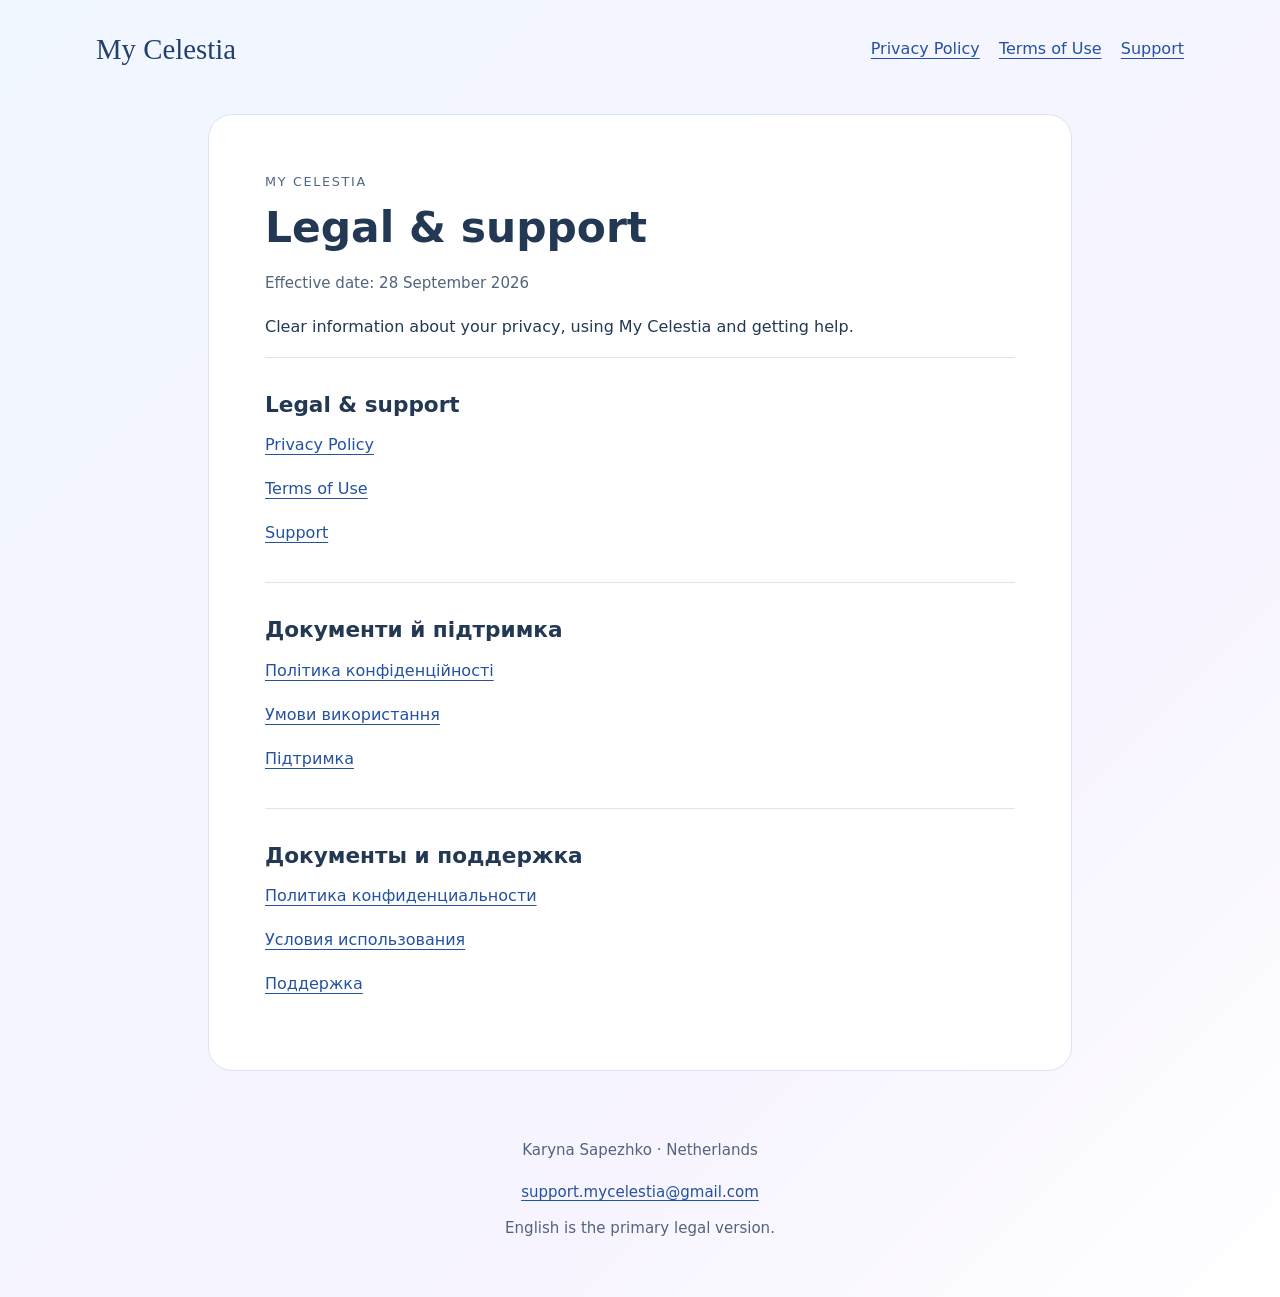
==== index.html @ 132acab1 "Publish multilingual My Celestia legal documents and support" ====
<!doctype html>
<html lang="en"><head><meta charset="utf-8"><meta name="viewport" content="width=device-width, initial-scale=1"><meta name="referrer" content="no-referrer"><meta http-equiv="Content-Security-Policy" content="default-src 'none'; style-src 'self'; base-uri 'none'; form-action 'none'"><title>Legal &amp; support · My Celestia</title><meta name="description" content="My Celestia privacy, terms and support in English, Ukrainian and Russian."><link rel="stylesheet" href="style.css"></head>
<body><a class="skip" href="#main">Skip to content</a><header><a class="brand" href="index.html">My Celestia</a><nav aria-label="Documents"><a href="privacy/">Privacy Policy</a><a href="terms/">Terms of Use</a><a href="support/">Support</a></nav></header>
<main id="main"><div class="eyebrow">MY CELESTIA</div><h1>Legal &amp; support</h1><p class="date">Effective date: 28 September 2026</p><p>Clear information about your privacy, using My Celestia and getting help.</p><div class="cards"><section><h2>Legal & support</h2><p><a href="privacy/" lang="en">Privacy Policy</a></p><p><a href="terms/" lang="en">Terms of Use</a></p><p><a href="support/" lang="en">Support</a></p></section><section><h2>Документи й підтримка</h2><p><a href="privacy/uk/" lang="uk">Політика конфіденційності</a></p><p><a href="terms/uk/" lang="uk">Умови використання</a></p><p><a href="support/uk/" lang="uk">Підтримка</a></p></section><section><h2>Документы и поддержка</h2><p><a href="privacy/ru/" lang="ru">Политика конфиденциальности</a></p><p><a href="terms/ru/" lang="ru">Условия использования</a></p><p><a href="support/ru/" lang="ru">Поддержка</a></p></section></div></main>
<footer><p>Karyna Sapezhko · Netherlands</p><a href="mailto:support.mycelestia@gmail.com">support.mycelestia@gmail.com</a><p>English is the primary legal version.</p></footer></body></html>
---- style.css ----
*{box-sizing:border-box}html{color-scheme:light;scroll-padding-top:1rem}body{margin:0;background:linear-gradient(135deg,#f1f7ff,#f7f4ff 70%,#fff);color:#223853;font:1rem/1.75 system-ui,-apple-system,BlinkMacSystemFont,"Segoe UI",sans-serif}a{color:#2452a0;text-underline-offset:.22em;overflow-wrap:anywhere}a:hover{text-decoration-thickness:2px}a:focus-visible,summary:focus-visible{outline:3px solid #225fba;outline-offset:4px;border-radius:3px}.skip{position:absolute;left:1rem;top:-6rem;padding:.8rem;background:#fff;z-index:2}.skip:focus{top:1rem}header,footer{max-width:74rem;margin:auto;padding:1.5rem clamp(1rem,4vw,3rem)}header{display:flex;align-items:center;justify-content:space-between;gap:1rem;flex-wrap:wrap}.brand{font-family:Georgia,serif;font-size:1.8rem;text-decoration:none;color:#233f6b}nav{display:flex;gap:.65rem 1.2rem;flex-wrap:wrap}nav a{padding:.25rem 0;min-height:44px;display:inline-flex;align-items:center}main{max-width:54rem;margin:1rem auto 2rem;padding:clamp(1.25rem,5vw,3.5rem);background:#fff;border:1px solid #d9e4f2;border-radius:1.5rem}.eyebrow{font-size:.8rem;letter-spacing:.13em;color:#516785}h1{font-size:clamp(1.8rem,5vw,2.65rem);line-height:1.2;margin:.6rem 0 1rem;overflow-wrap:anywhere}h2{font-size:1.35rem;line-height:1.4;margin:2rem 0 .7rem}p{margin:.6rem 0 1rem}.date,footer{color:#52647b;font-size:.94rem}.languages{gap:.5rem}.languages a{padding:.3rem .9rem;border:1px solid #c9d8ec;border-radius:2rem;text-decoration:none}.languages a[aria-current],header a[aria-current]{font-weight:700}.languages a[aria-current]{background:#e7f0ff;color:#193c78}.toc{display:block;background:#f3f7fc;border-radius:1rem;padding:1rem 1.2rem;margin-top:1.6rem}.toc ol{margin:.3rem 0;padding-left:1.5rem}.toc a{min-height:0;display:inline;padding:0}.toc li{padding:.22rem 0}.button{display:inline-block;background:#285cad;color:white;padding:.65rem 1.1rem;border-radius:2rem;text-decoration:none;min-height:44px}.cards{display:grid;gap:1.2rem}.cards section{border-top:1px solid #d9e4f2}footer{text-align:center;padding-bottom:2.5rem}@media(max-width:600px){main{margin:.5rem .65rem 1rem;border-radius:1rem}header{padding:1rem}header nav{font-size:.92rem;gap:.4rem .9rem}}@media print{body{background:white}main{border:0;margin:0;max-width:none}header,.skip,.toc{display:none}a{color:inherit}.languages{display:none}section{break-inside:avoid}}
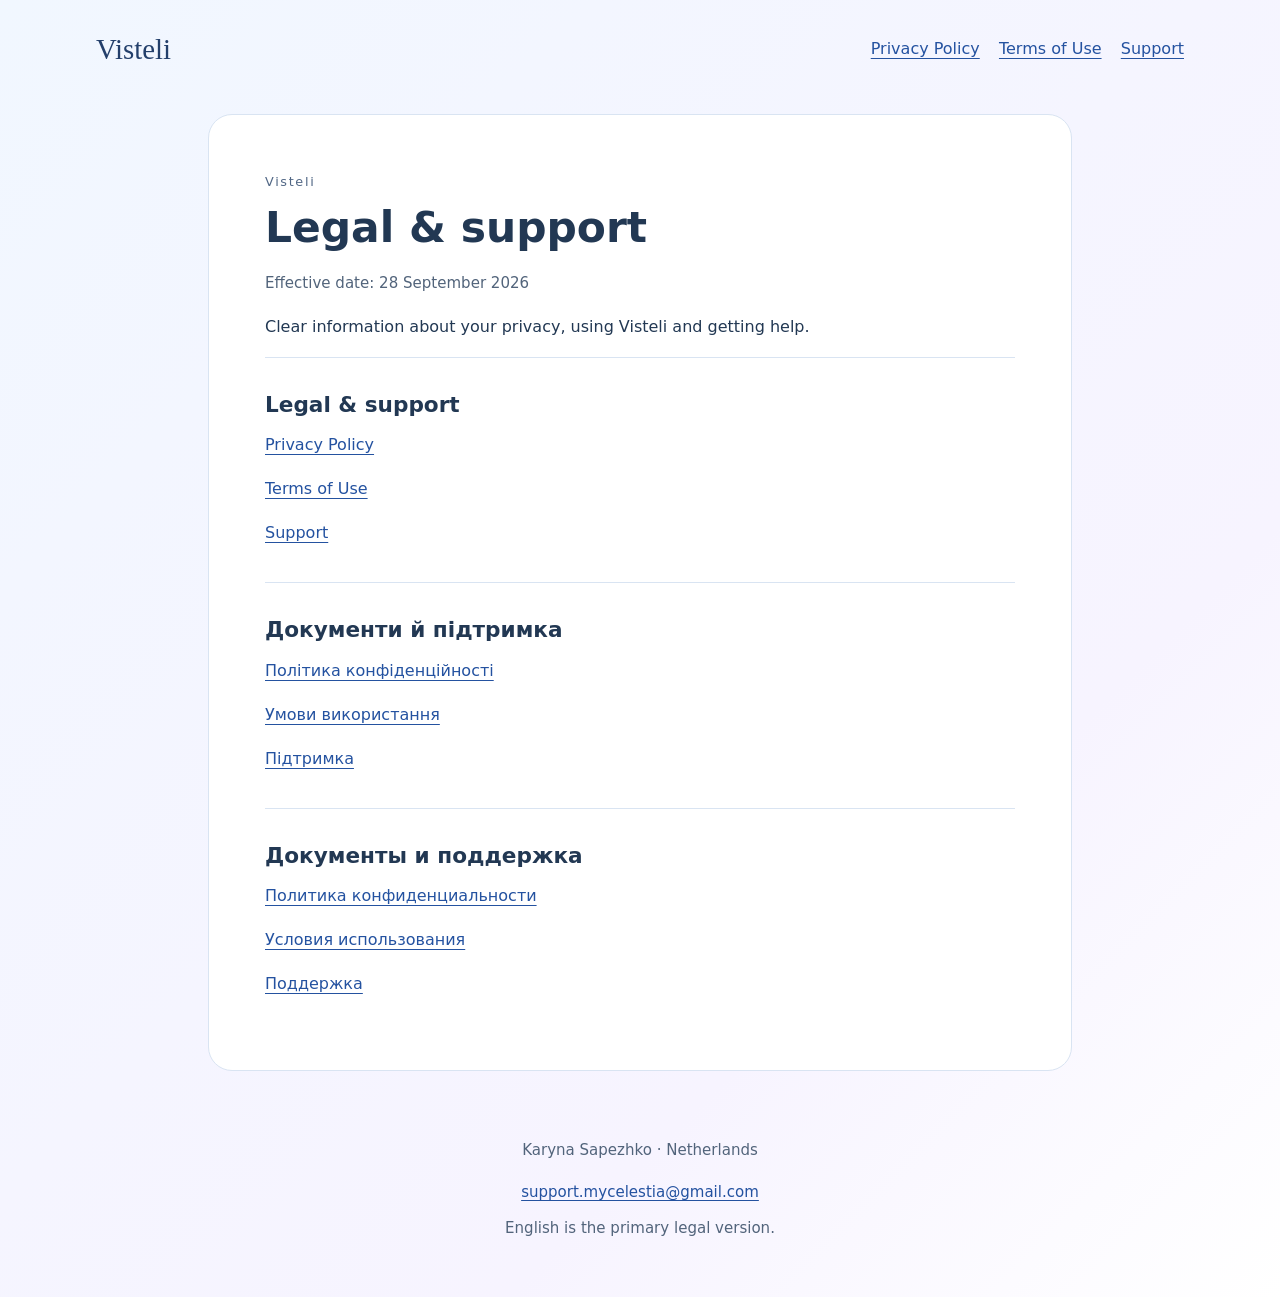
==== commit 2312cd8a: "Update public brand to Visteli and clarify local storage and exports" ====
--- a/index.html
+++ b/index.html
@@ -1,5 +1,31 @@
 <!doctype html>
-<html lang="en"><head><meta charset="utf-8"><meta name="viewport" content="width=device-width, initial-scale=1"><meta name="referrer" content="no-referrer"><meta http-equiv="Content-Security-Policy" content="default-src 'none'; style-src 'self'; base-uri 'none'; form-action 'none'"><title>Legal &amp; support · My Celestia</title><meta name="description" content="My Celestia privacy, terms and support in English, Ukrainian and Russian."><link rel="stylesheet" href="style.css"></head>
-<body><a class="skip" href="#main">Skip to content</a><header><a class="brand" href="index.html">My Celestia</a><nav aria-label="Documents"><a href="privacy/">Privacy Policy</a><a href="terms/">Terms of Use</a><a href="support/">Support</a></nav></header>
-<main id="main"><div class="eyebrow">MY CELESTIA</div><h1>Legal &amp; support</h1><p class="date">Effective date: 28 September 2026</p><p>Clear information about your privacy, using My Celestia and getting help.</p><div class="cards"><section><h2>Legal & support</h2><p><a href="privacy/" lang="en">Privacy Policy</a></p><p><a href="terms/" lang="en">Terms of Use</a></p><p><a href="support/" lang="en">Support</a></p></section><section><h2>Документи й підтримка</h2><p><a href="privacy/uk/" lang="uk">Політика конфіденційності</a></p><p><a href="terms/uk/" lang="uk">Умови використання</a></p><p><a href="support/uk/" lang="uk">Підтримка</a></p></section><section><h2>Документы и поддержка</h2><p><a href="privacy/ru/" lang="ru">Политика конфиденциальности</a></p><p><a href="terms/ru/" lang="ru">Условия использования</a></p><p><a href="support/ru/" lang="ru">Поддержка</a></p></section></div></main>
-<footer><p>Karyna Sapezhko · Netherlands</p><a href="mailto:support.mycelestia@gmail.com">support.mycelestia@gmail.com</a><p>English is the primary legal version.</p></footer></body></html>+<html lang="en"><head><meta charset="utf-8"><meta name="viewport" content="width=device-width, initial-scale=1"><meta name="referrer" content="no-referrer"><meta http-equiv="Content-Security-Policy" content="default-src 'none'; style-src 'self'; base-uri 'none'; form-action 'none'"><title>Legal &amp; support · Visteli</title><meta name="description" content="Visteli privacy, terms and support in English, Ukrainian and Russian."><link rel="stylesheet" href="style.css"></head>
+<body><a class="skip" href="#main">Skip to content</a>
+<header><a class="brand" href="index.html">Visteli</a>
+<nav aria-label="Documents"><a href="privacy/">Privacy Policy</a><a href="terms/">Terms of Use</a><a href="support/">Support</a>
+</nav></header>
+
+<main id="main"><div class="eyebrow">Visteli</div><h1>Legal &amp; support</h1><p class="date">Effective date: 28 September 2026</p>
+<p>Clear information about your privacy, using Visteli and getting help.</p><div class="cards">
+<section>
+<h2>Legal & support</h2>
+<p><a href="privacy/" lang="en">Privacy Policy</a></p>
+<p><a href="terms/" lang="en">Terms of Use</a></p>
+<p><a href="support/" lang="en">Support</a></p>
+</section>
+<section>
+<h2>Документи й підтримка</h2>
+<p><a href="privacy/uk/" lang="uk">Політика конфіденційності</a></p>
+<p><a href="terms/uk/" lang="uk">Умови використання</a></p>
+<p><a href="support/uk/" lang="uk">Підтримка</a></p>
+</section>
+<section>
+<h2>Документы и поддержка</h2>
+<p><a href="privacy/ru/" lang="ru">Политика конфиденциальности</a></p>
+<p><a href="terms/ru/" lang="ru">Условия использования</a></p>
+<p><a href="support/ru/" lang="ru">Поддержка</a></p>
+</section></div></main>
+
+<footer>
+<p>Karyna Sapezhko · Netherlands</p><a href="mailto:support.mycelestia@gmail.com">support.mycelestia@gmail.com</a>
+<p>English is the primary legal version.</p></footer></body></html>
